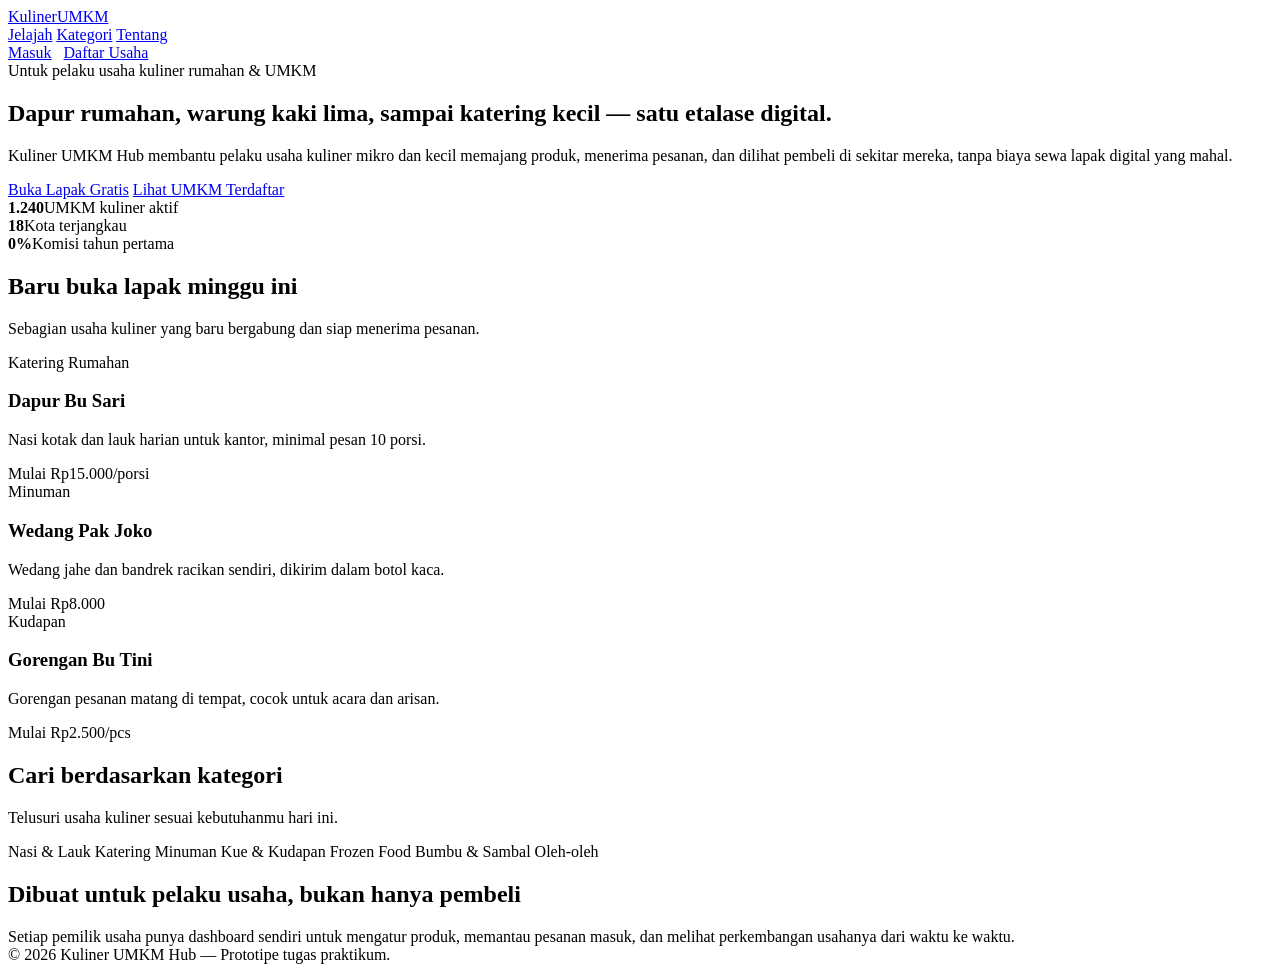
==== Kuliner Umkm Hub/index.html @ f2586e6a "first commit" ====
<!DOCTYPE html>
<html lang="id">
<head>
<meta charset="UTF-8">
<meta name="viewport" content="width=device-width, initial-scale=1">
<title>Kuliner UMKM Hub</title>
<link rel="preconnect" href="https://fonts.googleapis.com">
<link href="https://fonts.googleapis.com/css2?family=Space+Grotesk:wght@400;500;600;700&family=JetBrains+Mono:wght@400;500;600&display=swap" rel="stylesheet">
<link rel="stylesheet" href="style.css">
</head>
<body>

<header class="nav">
  <div class="wrap">
    <a href="index.html" class="brand">Kuliner<span>UMKM</span></a>
    <nav class="nav-links">
      <a href="#jelajah">Jelajah</a>
      <a href="#kategori">Kategori</a>
      <a href="#tentang">Tentang</a>
    </nav>
    <div style="display:flex;gap:12px">
      <a href="login.html" class="btn btn-ghost">Masuk</a>
      <a href="register.html" class="btn btn-solid">Daftar Usaha</a>
    </div>
  </div>
</header>

<section class="hero">
  <div class="wrap">
    <div class="eyebrow">Untuk pelaku usaha kuliner rumahan &amp; UMKM</div>
    <h1>Dapur rumahan, warung kaki lima, sampai katering kecil — <span class="grad-text">satu etalase digital.</span></h1>
    <p>Kuliner UMKM Hub membantu pelaku usaha kuliner mikro dan kecil memajang produk, menerima pesanan, dan dilihat pembeli di sekitar mereka, tanpa biaya sewa lapak digital yang mahal.</p>
    <div class="hero-actions">
      <a href="register.html" class="btn btn-solid">Buka Lapak Gratis</a>
      <a href="#jelajah" class="btn btn-ghost">Lihat UMKM Terdaftar</a>
    </div>
    <div class="stat-row">
      <div class="stat"><b>1.240</b><span>UMKM kuliner aktif</span></div>
      <div class="stat"><b>18</b><span>Kota terjangkau</span></div>
      <div class="stat"><b>0%</b><span>Komisi tahun pertama</span></div>
    </div>
  </div>
</section>

<section class="section" id="jelajah">
  <div class="wrap">
    <h2>Baru buka lapak minggu ini</h2>
    <p class="lead">Sebagian usaha kuliner yang baru bergabung dan siap menerima pesanan.</p>
    <div class="stall-grid">
      <div class="stall">
        <div class="tag">Katering Rumahan</div>
        <h3>Dapur Bu Sari</h3>
        <p>Nasi kotak dan lauk harian untuk kantor, minimal pesan 10 porsi.</p>
        <div class="price">Mulai Rp15.000/porsi</div>
      </div>
      <div class="stall">
        <div class="tag">Minuman</div>
        <h3>Wedang Pak Joko</h3>
        <p>Wedang jahe dan bandrek racikan sendiri, dikirim dalam botol kaca.</p>
        <div class="price">Mulai Rp8.000</div>
      </div>
      <div class="stall">
        <div class="tag">Kudapan</div>
        <h3>Gorengan Bu Tini</h3>
        <p>Gorengan pesanan matang di tempat, cocok untuk acara dan arisan.</p>
        <div class="price">Mulai Rp2.500/pcs</div>
      </div>
    </div>
  </div>
</section>

<section class="section" id="kategori">
  <div class="wrap">
    <h2>Cari berdasarkan kategori</h2>
    <p class="lead">Telusuri usaha kuliner sesuai kebutuhanmu hari ini.</p>
    <div class="cat-list">
      <span>Nasi &amp; Lauk</span>
      <span>Katering</span>
      <span>Minuman</span>
      <span>Kue &amp; Kudapan</span>
      <span>Frozen Food</span>
      <span>Bumbu &amp; Sambal</span>
      <span>Oleh-oleh</span>
    </div>
  </div>
</section>

<section class="section" id="tentang" style="border-bottom:none">
  <div class="wrap">
    <h2>Dibuat untuk pelaku usaha, bukan hanya pembeli</h2>
    <p class="lead" style="margin-bottom:0">Setiap pemilik usaha punya dashboard sendiri untuk mengatur produk, memantau pesanan masuk, dan melihat perkembangan usahanya dari waktu ke waktu.</p>
  </div>
</section>

<footer>
  <div class="wrap">© 2026 Kuliner UMKM Hub — Prototipe tugas praktikum.</div>
</footer>

</body>
</html>
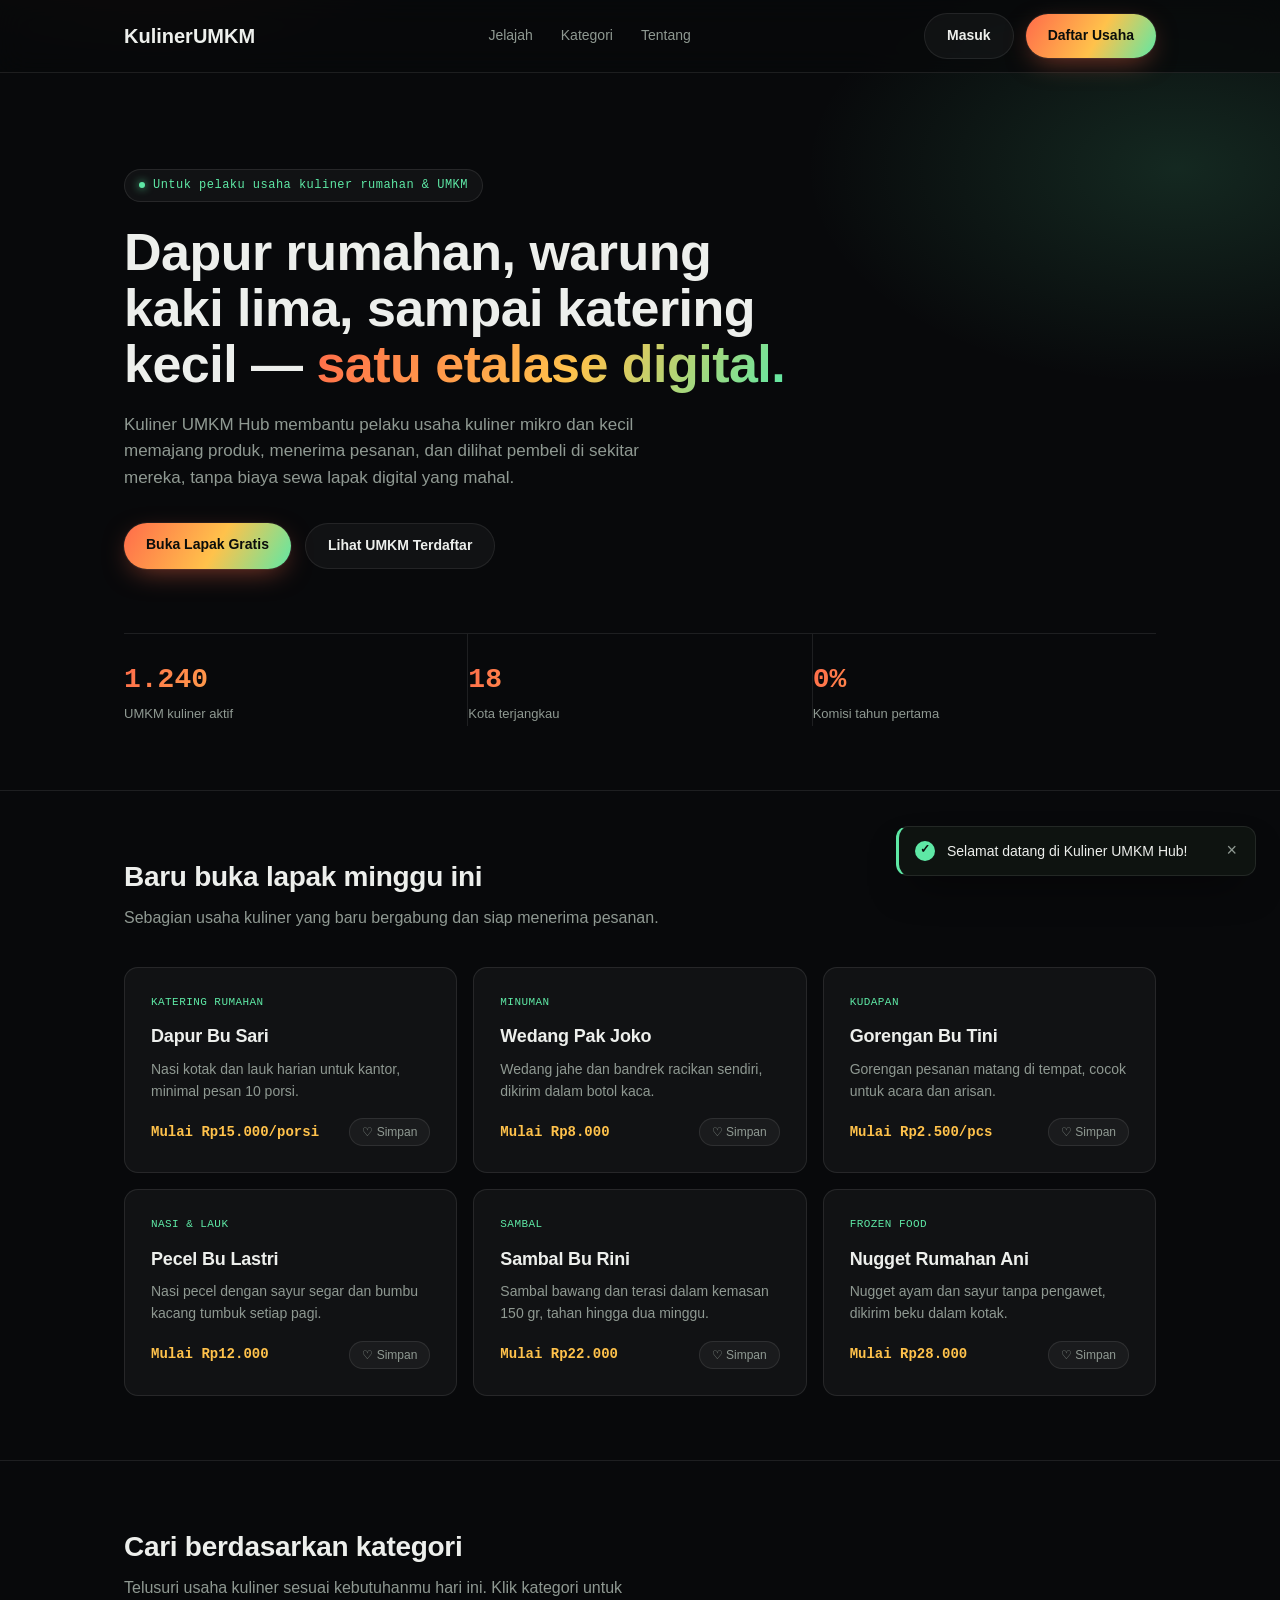
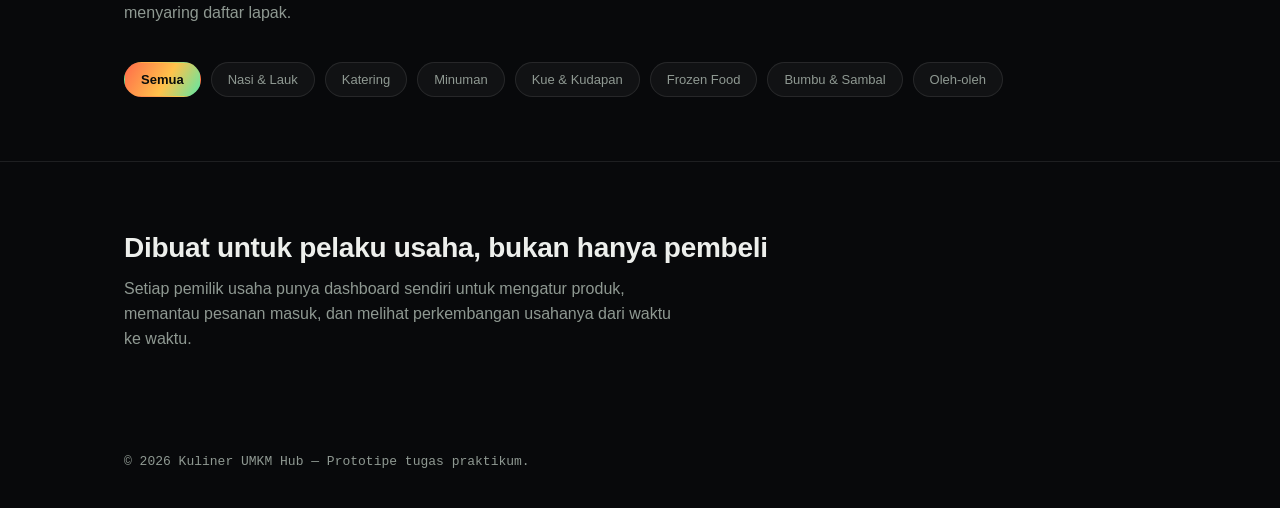
==== commit 914de2ea: "BAB 3 JS : Terapkan manipulasi DOM dan toast pada landing page" ====
--- a/Kuliner Umkm Hub/index.html
+++ b/Kuliner Umkm Hub/index.html
@@ -7,6 +7,103 @@
 <link rel="preconnect" href="https://fonts.googleapis.com">
 <link href="https://fonts.googleapis.com/css2?family=Space+Grotesk:wght@400;500;600;700&family=JetBrains+Mono:wght@400;500;600&display=swap" rel="stylesheet">
 <link rel="stylesheet" href="style.css">
+<style>
+/* Pelengkap agar halaman ini berdiri sendiri di atas style.css bawaan */
+button.btn{font-family:inherit;cursor:pointer}
+.btn-sm{padding:6px 14px;font-size:12px}
+
+/* ===== BAB 3: DOM landing page + Toast ===== */
+[hidden]{display:none!important}
+
+/* Navbar berubah saat halaman di-scroll (class .scrolled ditambah lewat JS) */
+.nav{transition:box-shadow .2s ease,background .2s ease}
+.nav.scrolled{background:rgba(8,9,11,.92);box-shadow:0 12px 30px -18px rgba(0,0,0,.9)}
+.fav-badge{
+  font-family:'JetBrains Mono',monospace;font-size:13px;
+  color:var(--chili);background:rgba(255,107,74,.1);
+  border:1px solid rgba(255,107,74,.3);
+  padding:6px 12px;border-radius:999px;
+}
+
+/* Chip kategori (tombol) */
+.cat-list button{
+  border:1px solid var(--line);background:var(--glass);
+  padding:9px 16px;border-radius:999px;
+  font-size:13px;font-family:inherit;color:var(--ink-soft);
+  cursor:pointer;transition:background .15s ease,color .15s ease;
+}
+.cat-list button:hover{background:var(--glass-hi);color:var(--ink)}
+.cat-list button.active{background:var(--grad);border-color:transparent;color:#0A0D0B;font-weight:600}
+.cat-list button:focus-visible,.fav:focus-visible,.toast button:focus-visible{outline:2px solid var(--leaf);outline-offset:2px}
+
+/* Info filter dan kartu lapak */
+.filter-info{
+  display:flex;align-items:center;gap:14px;flex-wrap:wrap;
+  margin-bottom:18px;font-size:14px;color:var(--ink-soft);
+}
+.stall-foot{display:flex;align-items:center;justify-content:space-between;gap:10px}
+.stall-foot .price{font-size:14px}
+.stall-foot .fav{flex:none}
+.fav{
+  border:1px solid var(--line);background:var(--glass);color:var(--ink-soft);
+  padding:6px 12px;border-radius:999px;
+  font-size:12px;font-family:inherit;cursor:pointer;
+  transition:background .15s ease,color .15s ease,border-color .15s ease;
+}
+.fav:hover{background:var(--glass-hi);color:var(--ink)}
+.fav.active{color:var(--chili);border-color:rgba(255,107,74,.45);background:rgba(255,107,74,.1)}
+.empty-state{grid-column:1/-1;text-align:center;color:var(--ink-soft);padding:40px 0}
+
+/* Toast / Snackbar */
+.toast-wrap{
+  position:fixed;right:24px;bottom:24px;z-index:100;
+  display:flex;flex-direction:column;gap:10px;
+  width:min(360px,calc(100% - 32px));
+  pointer-events:none;
+}
+.toast{
+  pointer-events:auto;
+  display:flex;align-items:flex-start;gap:12px;
+  padding:14px 16px;
+  background:var(--bg-2);color:var(--ink);
+  border:1px solid var(--line);border-left:3px solid var(--turmeric);
+  border-radius:12px;
+  box-shadow:0 18px 40px -16px rgba(0,0,0,.8);
+  font-size:14px;
+  animation:toast-in .22s ease-out;
+}
+.toast-icon{
+  flex:none;width:20px;height:20px;border-radius:50%;
+  display:flex;align-items:center;justify-content:center;
+  font-family:'JetBrains Mono',monospace;font-size:12px;font-weight:600;
+  color:#0A0D0B;background:var(--turmeric);
+}
+.toast-success{border-left-color:var(--leaf)}
+.toast-success .toast-icon{background:var(--leaf)}
+.toast-error{border-left-color:var(--chili)}
+.toast-error .toast-icon{background:var(--chili)}
+.toast-msg{flex:1;line-height:1.45}
+.toast-action,.toast-close{
+  background:none;border:none;font-family:inherit;cursor:pointer;
+}
+.toast-action{color:var(--leaf);font-weight:600;font-size:13px;padding:0 4px}
+.toast-close{color:var(--ink-soft);font-size:18px;line-height:1;padding:0 2px}
+.toast-close:hover{color:var(--ink)}
+.toast.out{animation:toast-out .2s ease-in forwards}
+@keyframes toast-in{from{opacity:0;transform:translateY(12px)}to{opacity:1;transform:none}}
+@keyframes toast-out{to{opacity:0;transform:translateY(8px)}}
+@media (prefers-reduced-motion:reduce){.toast,.toast.out{animation:none}}
+@media(max-width:640px){.nav-links{display:none}}
+@media(max-width:520px){
+  .nav .wrap{padding:0 16px;gap:8px}
+  .nav .wrap>div{gap:8px!important}
+  .nav .brand{font-size:17px}
+  .nav .btn{padding:8px 12px;font-size:12.5px;white-space:nowrap}
+  .fav-badge{padding:5px 9px;font-size:12px}
+}
+@media(max-width:360px){.fav-badge{display:none}.nav .brand{font-size:16px}}
+@media(max-width:480px){.toast-wrap{right:16px;left:16px;bottom:16px;width:auto}}
+</style>
 </head>
 <body>
 
@@ -18,7 +115,8 @@
       <a href="#kategori">Kategori</a>
       <a href="#tentang">Tentang</a>
     </nav>
-    <div style="display:flex;gap:12px">
+    <div style="display:flex;gap:12px;align-items:center">
+      <span class="fav-badge" id="favBadge" title="Lapak favorit" hidden>♥ <b id="favCount">0</b></span>
       <a href="login.html" class="btn btn-ghost">Masuk</a>
       <a href="register.html" class="btn btn-solid">Daftar Usaha</a>
     </div>
@@ -35,9 +133,9 @@
       <a href="#jelajah" class="btn btn-ghost">Lihat UMKM Terdaftar</a>
     </div>
     <div class="stat-row">
-      <div class="stat"><b>1.240</b><span>UMKM kuliner aktif</span></div>
-      <div class="stat"><b>18</b><span>Kota terjangkau</span></div>
-      <div class="stat"><b>0%</b><span>Komisi tahun pertama</span></div>
+      <div class="stat"><b data-target="1240">1.240</b><span>UMKM kuliner aktif</span></div>
+      <div class="stat"><b data-target="18">18</b><span>Kota terjangkau</span></div>
+      <div class="stat"><b data-target="0" data-suffix="%">0%</b><span>Komisi tahun pertama</span></div>
     </div>
   </div>
 </section>
@@ -46,25 +144,12 @@
   <div class="wrap">
     <h2>Baru buka lapak minggu ini</h2>
     <p class="lead">Sebagian usaha kuliner yang baru bergabung dan siap menerima pesanan.</p>
-    <div class="stall-grid">
-      <div class="stall">
-        <div class="tag">Katering Rumahan</div>
-        <h3>Dapur Bu Sari</h3>
-        <p>Nasi kotak dan lauk harian untuk kantor, minimal pesan 10 porsi.</p>
-        <div class="price">Mulai Rp15.000/porsi</div>
-      </div>
-      <div class="stall">
-        <div class="tag">Minuman</div>
-        <h3>Wedang Pak Joko</h3>
-        <p>Wedang jahe dan bandrek racikan sendiri, dikirim dalam botol kaca.</p>
-        <div class="price">Mulai Rp8.000</div>
-      </div>
-      <div class="stall">
-        <div class="tag">Kudapan</div>
-        <h3>Gorengan Bu Tini</h3>
-        <p>Gorengan pesanan matang di tempat, cocok untuk acara dan arisan.</p>
-        <div class="price">Mulai Rp2.500/pcs</div>
-      </div>
+    <div class="filter-info" id="filterInfo" hidden>
+      <span id="filterText"></span>
+      <button type="button" class="btn btn-ghost btn-sm" id="btnResetFilter">Tampilkan semua</button>
+    </div>
+    <div class="stall-grid" id="stallGrid">
+      <noscript><p class="lead">Aktifkan JavaScript untuk melihat daftar lapak.</p></noscript>
     </div>
   </div>
 </section>
@@ -72,15 +157,16 @@
 <section class="section" id="kategori">
   <div class="wrap">
     <h2>Cari berdasarkan kategori</h2>
-    <p class="lead">Telusuri usaha kuliner sesuai kebutuhanmu hari ini.</p>
-    <div class="cat-list">
-      <span>Nasi &amp; Lauk</span>
-      <span>Katering</span>
-      <span>Minuman</span>
-      <span>Kue &amp; Kudapan</span>
-      <span>Frozen Food</span>
-      <span>Bumbu &amp; Sambal</span>
-      <span>Oleh-oleh</span>
+    <p class="lead">Telusuri usaha kuliner sesuai kebutuhanmu hari ini. Klik kategori untuk menyaring daftar lapak.</p>
+    <div class="cat-list" id="catList">
+      <button type="button" class="active" data-kategori="" aria-pressed="true">Semua</button>
+      <button type="button" data-kategori="Nasi &amp; Lauk" aria-pressed="false">Nasi &amp; Lauk</button>
+      <button type="button" data-kategori="Katering" aria-pressed="false">Katering</button>
+      <button type="button" data-kategori="Minuman" aria-pressed="false">Minuman</button>
+      <button type="button" data-kategori="Kue &amp; Kudapan" aria-pressed="false">Kue &amp; Kudapan</button>
+      <button type="button" data-kategori="Frozen Food" aria-pressed="false">Frozen Food</button>
+      <button type="button" data-kategori="Bumbu &amp; Sambal" aria-pressed="false">Bumbu &amp; Sambal</button>
+      <button type="button" data-kategori="Oleh-oleh" aria-pressed="false">Oleh-oleh</button>
     </div>
   </div>
 </section>
@@ -96,5 +182,309 @@
   <div class="wrap">© 2026 Kuliner UMKM Hub — Prototipe tugas praktikum.</div>
 </footer>
 
+<script>
+/* Toast / Snackbar — JavaScript murni
+   Pemakaian:
+     showToast('Pesan berhasil disimpan', 'success');
+     showToast('Terjadi kesalahan', { type: 'error', duration: 5000 });
+     showToast('Item dihapus', { type: 'info', action: { label: 'Urungkan', onClick: function () { ... } } });
+   type: 'success' | 'error' | 'info' (default 'info'). duration dalam ms (0 = tidak hilang otomatis). */
+(function (global) {
+  'use strict';
+
+  var MAX_TOAST = 3;
+  var ICON = { success: '✓', error: '✕', info: 'i' };
+  var wrap = null;
+
+  function ensureWrap() {
+    if (wrap && document.body.contains(wrap)) return wrap;
+    wrap = document.createElement('div');
+    wrap.className = 'toast-wrap';
+    wrap.setAttribute('role', 'status');
+    wrap.setAttribute('aria-live', 'polite');
+    document.body.appendChild(wrap);
+    return wrap;
+  }
+
+  function dismiss(t) {
+    if (!t || t._gone) return;
+    t._gone = true;
+    clearTimeout(t._timer);
+    t.classList.add('out');
+    function done() { if (t.parentNode) t.parentNode.removeChild(t); }
+    t.addEventListener('animationend', done);
+    setTimeout(done, 350);   // cadangan bila animasi dimatikan
+  }
+
+  function showToast(message, opts) {
+    if (typeof opts === 'string') opts = { type: opts };
+    opts = opts || {};
+    var type = ICON[opts.type] ? opts.type : 'info';
+    var duration = typeof opts.duration === 'number' ? opts.duration : 3500;
+
+    var container = ensureWrap();
+    while (container.children.length >= MAX_TOAST) {
+      container.removeChild(container.firstChild);   // buang yang paling lama
+    }
+
+    var t = document.createElement('div');
+    t.className = 'toast toast-' + type;
+    if (type === 'error') t.setAttribute('role', 'alert');
+
+    var icon = document.createElement('span');
+    icon.className = 'toast-icon';
+    icon.setAttribute('aria-hidden', 'true');
+    icon.textContent = ICON[type];
+
+    var msg = document.createElement('span');
+    msg.className = 'toast-msg';
+    msg.textContent = message;          // textContent: aman dari HTML injection
+
+    t.appendChild(icon);
+    t.appendChild(msg);
+
+    if (opts.action && opts.action.label) {
+      var act = document.createElement('button');
+      act.type = 'button';
+      act.className = 'toast-action';
+      act.textContent = opts.action.label;
+      act.addEventListener('click', function () {
+        if (typeof opts.action.onClick === 'function') opts.action.onClick();
+        dismiss(t);
+      });
+      t.appendChild(act);
+    }
+
+    var close = document.createElement('button');
+    close.type = 'button';
+    close.className = 'toast-close';
+    close.setAttribute('aria-label', 'Tutup notifikasi');
+    close.textContent = '×';
+    close.addEventListener('click', function () { dismiss(t); });
+    t.appendChild(close);
+
+    container.appendChild(t);
+
+    function start() { if (duration > 0) t._timer = setTimeout(function () { dismiss(t); }, duration); }
+    t.addEventListener('mouseenter', function () { clearTimeout(t._timer); });   // jeda saat disorot
+    t.addEventListener('mouseleave', start);
+    start();
+
+    return t;
+  }
+
+  global.showToast = showToast;
+})(window);
+</script>
+<script>
+/* Manipulasi DOM pada Landing Page (index.html) — JavaScript murni
+   1. Membuat kartu lapak secara dinamis (createElement, appendChild)
+   2. Menyaring lapak berdasarkan kategori (classList, hidden, textContent)
+   3. Menganimasikan angka statistik (textContent, IntersectionObserver)
+   4. Menyimpan lapak favorit + badge di navbar (toggle class, atribut, textContent)
+   5. Navbar berubah saat di-scroll (classList.toggle) */
+(function () {
+  'use strict';
+
+  var STALLS = [
+    { id: 'l1', nama: 'Dapur Bu Sari',     kategori: 'Katering',       tag: 'Katering Rumahan', desk: 'Nasi kotak dan lauk harian untuk kantor, minimal pesan 10 porsi.',          harga: 'Mulai Rp15.000/porsi' },
+    { id: 'l2', nama: 'Wedang Pak Joko',   kategori: 'Minuman',        tag: 'Minuman',          desk: 'Wedang jahe dan bandrek racikan sendiri, dikirim dalam botol kaca.',        harga: 'Mulai Rp8.000' },
+    { id: 'l3', nama: 'Gorengan Bu Tini',  kategori: 'Kue & Kudapan',  tag: 'Kudapan',          desk: 'Gorengan pesanan matang di tempat, cocok untuk acara dan arisan.',          harga: 'Mulai Rp2.500/pcs' },
+    { id: 'l4', nama: 'Pecel Bu Lastri',   kategori: 'Nasi & Lauk',    tag: 'Nasi & Lauk',      desk: 'Nasi pecel dengan sayur segar dan bumbu kacang tumbuk setiap pagi.',        harga: 'Mulai Rp12.000' },
+    { id: 'l5', nama: 'Sambal Bu Rini',    kategori: 'Bumbu & Sambal', tag: 'Sambal',           desk: 'Sambal bawang dan terasi dalam kemasan 150 gr, tahan hingga dua minggu.',   harga: 'Mulai Rp22.000' },
+    { id: 'l6', nama: 'Nugget Rumahan Ani', kategori: 'Frozen Food',   tag: 'Frozen Food',      desk: 'Nugget ayam dan sayur tanpa pengawet, dikirim beku dalam kotak.',           harga: 'Mulai Rp28.000' }
+  ];
+
+  var FAV_KEY = 'umkm_favorit';
+  var reduceMotion = window.matchMedia && window.matchMedia('(prefers-reduced-motion: reduce)').matches;
+
+  function $(sel) { return document.querySelector(sel); }
+  function el(tag, cls, text) {
+    var n = document.createElement(tag);
+    if (cls) n.className = cls;
+    if (text !== undefined) n.textContent = text;
+    return n;
+  }
+  function toast(msg, opts) { if (window.showToast) window.showToast(msg, opts); }
+
+  /* ---------- Favorit (disimpan di localStorage) ---------- */
+  function loadFav() {
+    try {
+      var r = JSON.parse(localStorage.getItem(FAV_KEY));
+      if (Array.isArray(r)) return r;
+    } catch (e) { /* abaikan */ }
+    return [];
+  }
+  function saveFav() {
+    try { localStorage.setItem(FAV_KEY, JSON.stringify(favs)); } catch (e) { /* abaikan */ }
+  }
+
+  var favs = loadFav();
+  var kategoriAktif = '';
+
+  var grid = $('#stallGrid');
+  var filterInfo = $('#filterInfo');
+  var filterText = $('#filterText');
+  var emptyState = null;
+
+  /* ---------- DOM 1: buat kartu lapak ---------- */
+  function buatKartu(s) {
+    var card = el('article', 'stall');
+    card.dataset.id = s.id;
+    card.dataset.kategori = s.kategori;
+
+    card.appendChild(el('div', 'tag', s.tag));
+    card.appendChild(el('h3', '', s.nama));
+    card.appendChild(el('p', '', s.desk));
+
+    var foot = el('div', 'stall-foot');
+    foot.appendChild(el('div', 'price', s.harga));
+    var btn = el('button', 'fav');
+    btn.type = 'button';
+    foot.appendChild(btn);
+    card.appendChild(foot);
+
+    gayaFav(btn, s.nama, favs.indexOf(s.id) > -1);
+    return card;
+  }
+
+  function gayaFav(btn, nama, on) {
+    btn.classList.toggle('active', on);
+    btn.setAttribute('aria-pressed', String(on));
+    btn.setAttribute('aria-label', (on ? 'Hapus dari favorit: ' : 'Simpan ke favorit: ') + nama);
+    btn.textContent = on ? '♥ Tersimpan' : '♡ Simpan';
+  }
+
+  function renderLapak() {
+    grid.textContent = '';
+    STALLS.forEach(function (s) { grid.appendChild(buatKartu(s)); });
+    emptyState = el('p', 'empty-state', 'Belum ada lapak di kategori ini. Jadilah yang pertama membuka lapak!');
+    emptyState.hidden = true;
+    grid.appendChild(emptyState);
+  }
+
+  /* ---------- DOM 4: favorit + badge navbar ---------- */
+  function updateBadge() {
+    var badge = $('#favBadge');
+    if (!badge) return;
+    badge.hidden = favs.length === 0;
+    $('#favCount').textContent = favs.length;
+  }
+
+  function setFav(id, on) {
+    var i = favs.indexOf(id);
+    if (on && i === -1) favs.push(id);
+    if (!on && i > -1) favs.splice(i, 1);
+    saveFav();
+    var card = grid.querySelector('[data-id="' + id + '"]');
+    var s = STALLS.filter(function (x) { return x.id === id; })[0];
+    if (card && s) gayaFav(card.querySelector('.fav'), s.nama, on);
+    updateBadge();
+  }
+
+  grid.addEventListener('click', function (e) {
+    var btn = e.target.closest('.fav');
+    if (!btn) return;
+    var id = btn.closest('.stall').dataset.id;
+    var s = STALLS.filter(function (x) { return x.id === id; })[0];
+    var jadi = favs.indexOf(id) === -1;
+    setFav(id, jadi);
+    if (jadi) {
+      toast(s.nama + ' disimpan ke favorit', 'success');
+    } else {
+      toast(s.nama + ' dihapus dari favorit', {
+        type: 'info',
+        action: { label: 'Urungkan', onClick: function () { setFav(id, true); } }
+      });
+    }
+  });
+
+  /* ---------- DOM 2: filter kategori ---------- */
+  function terapkanFilter() {
+    var chips = document.querySelectorAll('#catList button');
+    var jumlah = 0;
+
+    chips.forEach(function (c) {
+      var aktif = c.dataset.kategori === kategoriAktif;
+      c.classList.toggle('active', aktif);
+      c.setAttribute('aria-pressed', String(aktif));
+    });
+
+    grid.querySelectorAll('.stall').forEach(function (card) {
+      var tampil = !kategoriAktif || card.dataset.kategori === kategoriAktif;
+      card.hidden = !tampil;
+      if (tampil) jumlah++;
+    });
+
+    emptyState.hidden = jumlah > 0;
+    filterInfo.hidden = !kategoriAktif;
+    filterText.textContent = 'Menampilkan ' + jumlah + ' lapak kategori ' + kategoriAktif;
+
+    if (kategoriAktif && jumlah === 0) {
+      toast('Belum ada lapak di kategori ' + kategoriAktif, 'info');
+    }
+  }
+
+  $('#catList').addEventListener('click', function (e) {
+    var btn = e.target.closest('button[data-kategori]');
+    if (!btn) return;
+    kategoriAktif = btn.dataset.kategori;
+    terapkanFilter();
+    if (kategoriAktif) {
+      $('#jelajah').scrollIntoView({ behavior: reduceMotion ? 'auto' : 'smooth', block: 'start' });
+    }
+  });
+
+  $('#btnResetFilter').addEventListener('click', function () {
+    kategoriAktif = '';
+    terapkanFilter();
+  });
+
+  /* ---------- DOM 3: animasi angka statistik ---------- */
+  function format(n, b) { return n.toLocaleString('id-ID') + (b.dataset.suffix || ''); }
+
+  function hitung(b) {
+    var target = Number(b.dataset.target);
+    var mulai = null, durasi = 1200;
+    function langkah(ts) {
+      if (mulai === null) mulai = ts;
+      var p = Math.min((ts - mulai) / durasi, 1);
+      b.textContent = format(Math.round(target * (1 - Math.pow(1 - p, 3))), b);
+      if (p < 1) requestAnimationFrame(langkah);
+    }
+    requestAnimationFrame(langkah);
+  }
+
+  var angka = document.querySelectorAll('.stat b[data-target]');
+  if (angka.length && 'IntersectionObserver' in window && !reduceMotion) {
+    var io = new IntersectionObserver(function (entries) {
+      entries.forEach(function (en) {
+        if (en.isIntersecting) { hitung(en.target); io.unobserve(en.target); }
+      });
+    }, { threshold: 0.5 });
+    angka.forEach(function (b) { b.textContent = format(0, b); io.observe(b); });
+  }
+  // Tanpa IntersectionObserver / reduced motion: angka tetap tampil sesuai HTML.
+
+  /* ---------- DOM 5: navbar saat scroll ---------- */
+  var nav = $('.nav');
+  function saatScroll() { nav.classList.toggle('scrolled', window.scrollY > 8); }
+  window.addEventListener('scroll', saatScroll, { passive: true });
+  saatScroll();
+
+  /* ---------- Mulai ---------- */
+  renderLapak();
+  terapkanFilter();
+  updateBadge();
+
+  // Toast sambutan, sekali per sesi browser
+  try {
+    if (!sessionStorage.getItem('umkm_welcome')) {
+      sessionStorage.setItem('umkm_welcome', '1');
+      setTimeout(function () { toast('Selamat datang di Kuliner UMKM Hub!', 'success'); }, 600);
+    }
+  } catch (e) { /* sessionStorage diblokir: lewati */ }
+})();
+</script>
 </body>
-</html>
+</html>
--- a/Kuliner Umkm Hub/style.css
+++ b/Kuliner Umkm Hub/style.css
@@ -0,0 +1,293 @@
+:root{
+  --bg:#08090B;
+  --bg-2:#0E1310;
+  --glass:rgba(255,255,255,0.04);
+  --glass-hi:rgba(255,255,255,0.08);
+  --ink:#EDEFEC;
+  --ink-soft:#8F9992;
+  --chili:#FF6B4A;
+  --leaf:#5EE8A5;
+  --turmeric:#FFC24B;
+  --line:rgba(255,255,255,0.09);
+  --radius:14px;
+  --grad:linear-gradient(120deg,var(--chili),var(--turmeric) 55%,var(--leaf));
+}
+*{box-sizing:border-box;margin:0;padding:0}
+html{background:var(--bg)}
+body{
+  background:
+    radial-gradient(560px 320px at 12% -6%, rgba(255,107,74,.16), transparent 60%),
+    radial-gradient(620px 360px at 92% 8%, rgba(94,232,165,.14), transparent 60%),
+    var(--bg);
+  color:var(--ink);
+  font-family:'Space Grotesk',Arial,sans-serif;
+  line-height:1.55;
+}
+h1,h2,h3{font-weight:600;letter-spacing:-0.01em}
+.brand{font-family:'Space Grotesk',sans-serif;font-weight:700}
+a{color:inherit;text-decoration:none}
+.wrap{max-width:1080px;margin:0 auto;padding:0 24px}
+
+.grad-text{
+  background:var(--grad);
+  -webkit-background-clip:text;
+  background-clip:text;
+  color:transparent;
+}
+
+/* Nav */
+.nav{
+  position:sticky;top:0;z-index:10;
+  border-bottom:1px solid var(--line);
+  background:rgba(8,9,11,.72);
+  backdrop-filter:blur(14px);
+}
+.nav .wrap{display:flex;align-items:center;justify-content:space-between;height:72px}
+.brand{font-size:20px}
+.nav-links{display:flex;gap:28px;font-size:14px;color:var(--ink-soft)}
+.nav-links a:hover{color:var(--ink)}
+.btn{
+  display:inline-block;
+  padding:11px 22px;
+  border-radius:999px;
+  font-size:14px;
+  font-weight:600;
+  border:1px solid var(--glass-hi);
+  transition:transform .15s ease, box-shadow .15s ease;
+}
+.btn:hover{transform:translateY(-1px)}
+.btn-solid{
+  background:var(--grad);
+  border:none;color:#0A0D0B;
+  box-shadow:0 0 0 1px rgba(255,255,255,.06), 0 8px 28px -8px rgba(255,107,74,.55);
+}
+.btn-solid:hover{box-shadow:0 0 0 1px rgba(255,255,255,.1), 0 10px 34px -6px rgba(94,232,165,.55)}
+.btn-ghost{background:var(--glass);color:var(--ink)}
+.btn-ghost:hover{background:var(--glass-hi)}
+
+/* Hero */
+.hero{border-bottom:1px solid var(--line);padding:96px 0 64px}
+.hero .eyebrow{
+  display:inline-flex;align-items:center;gap:8px;
+  font-family:'JetBrains Mono',monospace;font-size:12px;letter-spacing:.04em;
+  color:var(--leaf);background:var(--glass);border:1px solid var(--line);
+  padding:6px 14px;border-radius:999px;margin-bottom:22px;
+}
+.eyebrow::before{content:'';width:6px;height:6px;border-radius:50%;background:var(--leaf);box-shadow:0 0 8px var(--leaf)}
+.hero h1{font-size:52px;line-height:1.08;max-width:680px;margin-bottom:20px}
+.hero p{max-width:520px;color:var(--ink-soft);font-size:17px;margin-bottom:32px}
+.hero-actions{display:flex;gap:14px}
+.stat-row{display:flex;gap:0;margin-top:64px;border-top:1px solid var(--line);padding-top:0}
+.stat{flex:1;padding:24px 24px 0 0;border-right:1px solid var(--line)}
+.stat:last-child{border-right:none}
+.stat b{display:block;font-family:'JetBrains Mono',monospace;font-size:28px;background:var(--grad);-webkit-background-clip:text;background-clip:text;color:transparent}
+.stat span{font-size:13px;color:var(--ink-soft)}
+
+/* Sections */
+.section{padding:64px 0;border-bottom:1px solid var(--line)}
+.section h2{font-size:28px;margin-bottom:8px}
+.section .lead{color:var(--ink-soft);margin-bottom:36px;max-width:560px}
+
+.stall-grid{display:grid;grid-template-columns:repeat(3,1fr);gap:16px}
+.stall{
+  background:var(--glass);
+  border:1px solid var(--line);
+  border-radius:var(--radius);
+  padding:26px;
+  transition:transform .18s ease, border-color .18s ease, box-shadow .18s ease;
+}
+.stall:hover{transform:translateY(-3px);border-color:var(--glass-hi);box-shadow:0 16px 40px -20px rgba(94,232,165,.35)}
+.stall .tag{font-family:'JetBrains Mono',monospace;font-size:11px;color:var(--leaf);margin-bottom:12px;text-transform:uppercase;letter-spacing:.04em}
+.stall h3{font-size:18px;margin-bottom:8px}
+.stall p{color:var(--ink-soft);font-size:14px;margin-bottom:16px}
+.stall .price{font-family:'JetBrains Mono',monospace;font-weight:600;color:var(--turmeric)}
+
+.cat-list{display:flex;flex-wrap:wrap;gap:10px}
+.cat-list span{
+  border:1px solid var(--line);
+  background:var(--glass);
+  padding:9px 16px;
+  border-radius:999px;
+  font-size:13px;
+  color:var(--ink-soft);
+}
+
+footer{padding:36px 0;font-size:13px;color:var(--ink-soft);font-family:'JetBrains Mono',monospace}
+
+/* Auth pages */
+.auth-shell{min-height:100vh;display:flex}
+.auth-side{
+  flex:1;position:relative;overflow:hidden;
+  background:var(--bg-2);
+  padding:56px;
+  display:flex;flex-direction:column;justify-content:space-between;
+  border-right:1px solid var(--line);
+}
+.auth-side::before{
+  content:'';position:absolute;inset:-40% -20% auto auto;width:520px;height:520px;
+  background:radial-gradient(circle, rgba(94,232,165,.22), transparent 65%);
+}
+.auth-side::after{
+  content:'';position:absolute;left:-15%;bottom:-25%;width:460px;height:460px;
+  background:radial-gradient(circle, rgba(255,107,74,.22), transparent 65%);
+}
+.auth-side h2{font-size:32px;max-width:360px;line-height:1.2;position:relative}
+.auth-side p{color:var(--ink-soft);max-width:340px;margin-top:16px;font-size:15px;position:relative}
+.auth-main{flex:1;display:flex;align-items:center;justify-content:center;padding:40px}
+.auth-card{width:100%;max-width:380px}
+.auth-card .brand{display:block;margin-bottom:36px;font-size:19px}
+.auth-card h1{font-size:26px;margin-bottom:6px}
+.auth-card .sub{color:var(--ink-soft);font-size:14px;margin-bottom:32px}
+.field{margin-bottom:18px}
+.field label{display:block;font-size:12px;font-weight:600;margin-bottom:7px;color:var(--ink-soft);font-family:'JetBrains Mono',monospace;text-transform:uppercase;letter-spacing:.03em}
+.field input,.field select{
+  width:100%;padding:12px 14px;
+  border:1px solid var(--line);
+  border-radius:10px;
+  background:var(--glass);
+  color:var(--ink);
+  font-size:15px;font-family:inherit;
+}
+.field input::placeholder{color:#5C6660}
+.field input:focus,.field select:focus{outline:none;border-color:var(--leaf);box-shadow:0 0 0 3px rgba(94,232,165,.15)}
+.btn-block{width:100%;text-align:center;margin-top:8px}
+.auth-foot{margin-top:24px;font-size:14px;color:var(--ink-soft)}
+.auth-foot a{color:var(--leaf);font-weight:600}
+
+/* Dashboard */
+.dash{display:flex;min-height:100vh}
+.side{width:224px;background:var(--bg-2);border-right:1px solid var(--line);padding:28px 18px}
+.side .brand{display:block;font-size:18px;margin-bottom:36px;padding-left:6px}
+.side nav a{display:block;padding:11px 12px;border-radius:10px;font-size:14px;margin-bottom:4px;color:var(--ink-soft)}
+.side nav a.active{background:var(--glass);color:var(--ink);border:1px solid var(--line)}
+.side nav a:hover{color:var(--ink)}
+.main{flex:1;padding:36px 40px}
+.dash-head{display:flex;justify-content:space-between;align-items:flex-end;margin-bottom:32px}
+.dash-head h1{font-size:24px}
+.dash-head p{color:var(--ink-soft);font-size:14px;margin-top:4px}
+.kpis{display:grid;grid-template-columns:repeat(4,1fr);gap:14px;margin-bottom:36px}
+.kpi{background:var(--glass);border:1px solid var(--line);border-radius:var(--radius);padding:22px}
+.kpi span{font-size:12px;color:var(--ink-soft);font-family:'JetBrains Mono',monospace;text-transform:uppercase;letter-spacing:.03em}
+.kpi b{display:block;font-family:'JetBrains Mono',monospace;font-size:24px;margin-top:8px;background:var(--grad);-webkit-background-clip:text;background-clip:text;color:transparent}
+.kpi .delta{font-size:12px;color:var(--leaf);margin-top:6px}
+
+.table-card{background:var(--glass);border:1px solid var(--line);border-radius:var(--radius);overflow:hidden}
+.table-card h3{padding:18px 22px;border-bottom:1px solid var(--line);font-size:15px}
+table{width:100%;border-collapse:collapse;font-size:14px}
+th,td{text-align:left;padding:14px 22px;border-bottom:1px solid var(--line)}
+th{color:var(--ink-soft);font-weight:600;font-size:11px;text-transform:uppercase;letter-spacing:.04em;font-family:'JetBrains Mono',monospace}
+tr:last-child td{border-bottom:none}
+.status{padding:5px 12px;border-radius:999px;font-size:11px;font-weight:600;font-family:'JetBrains Mono',monospace}
+.status.done{background:rgba(94,232,165,.14);color:var(--leaf)}
+.status.pending{background:rgba(255,194,75,.14);color:var(--turmeric)}
+
+@media(max-width:860px){
+  .stall-grid{grid-template-columns:1fr}
+  .kpis{grid-template-columns:repeat(2,1fr)}
+  .auth-side{display:none}
+  .side{display:none}
+  .hero h1{font-size:36px}
+  .stat-row{flex-direction:column}
+  .stat{border-right:none;border-bottom:1px solid var(--line);padding-bottom:16px;margin-bottom:16px}
+}
+
+
+/* ===== Komponen CRUD (halaman Pesanan dan halaman CRUD lain) ===== */
+
+/* Tombol berbentuk <button> */
+button.btn{font-family:inherit;cursor:pointer}
+.btn-danger{background:rgba(255,107,74,.12);color:var(--chili);border-color:rgba(255,107,74,.4)}
+.btn-danger:hover{background:rgba(255,107,74,.22)}
+.btn-sm{padding:6px 14px;font-size:12px}
+.btn:focus-visible,.input:focus-visible{outline:2px solid var(--leaf);outline-offset:2px}
+
+/* Sidebar: tautan Keluar */
+.side nav a.logout{color:var(--chili);margin-top:20px}
+
+/* Toolbar cari + filter */
+.toolbar{display:flex;gap:12px;flex-wrap:wrap;margin-bottom:16px}
+.input{
+  padding:11px 14px;
+  border:1px solid var(--line);
+  border-radius:10px;
+  background:var(--glass);
+  color:var(--ink);
+  font-size:14px;font-family:inherit;
+}
+.input::placeholder{color:#5C6660}
+.input:focus{outline:none;border-color:var(--leaf);box-shadow:0 0 0 3px rgba(94,232,165,.15)}
+.input.grow{flex:1 1 240px}
+option{background:#0E1310;color:var(--ink)}
+
+/* Tabel */
+.table-scroll{overflow-x:auto}
+.table-scroll table{min-width:640px}
+td.num{font-family:'JetBrains Mono',monospace;white-space:nowrap}
+td.aksi{white-space:nowrap}
+td.aksi .btn{margin-right:6px}
+td.kosong{text-align:center;color:var(--ink-soft);padding:36px 22px}
+.status.cancel{background:rgba(255,107,74,.14);color:var(--chili)}
+
+/* Dialog (modal) */
+dialog{
+  background:var(--bg-2);color:var(--ink);
+  border:1px solid var(--line);border-radius:var(--radius);
+  padding:0;margin:auto;
+  width:calc(100% - 32px);max-width:440px;
+  box-shadow:0 30px 80px -20px rgba(0,0,0,.7);
+}
+dialog::backdrop{background:rgba(0,0,0,.65);backdrop-filter:blur(4px)}
+dialog[open]{animation:pop .16s ease-out}
+@keyframes pop{from{opacity:0;transform:translateY(8px)}to{opacity:1;transform:none}}
+@media (prefers-reduced-motion:reduce){dialog[open]{animation:none}.btn{transition:none}}
+.modal-head{padding:20px 24px;border-bottom:1px solid var(--line)}
+.modal-head h3{font-size:17px}
+.modal-body{padding:22px 24px 6px}
+.modal-body p{color:var(--ink-soft);font-size:14px;margin-bottom:16px}
+.modal-foot{display:flex;justify-content:flex-end;gap:10px;padding:16px 24px 22px}
+.field-row{display:grid;grid-template-columns:1fr 1fr;gap:12px}
+.total-preview{font-size:14px;color:var(--ink-soft);margin-bottom:6px}
+.total-preview b{font-family:'JetBrains Mono',monospace;color:var(--turmeric);font-weight:600}
+.err{color:var(--chili);font-size:13px;min-height:20px;margin-bottom:6px}
+
+/* Responsive: sidebar jadi menu horizontal di atas (menggantikan display:none di style.css) */
+@media(max-width:860px){
+  .dash{flex-direction:column}
+  .side{
+    display:flex;align-items:center;gap:12px;
+    width:100%;padding:12px 16px;
+    border-right:none;border-bottom:1px solid var(--line);
+    overflow-x:auto;
+  }
+  .side .brand{margin:0;padding:0;flex:none}
+  .side nav{display:flex;gap:4px}
+  .side nav a{white-space:nowrap;margin:0;flex:none}
+  .side nav a.logout{margin-top:0}
+  .main{padding:24px 18px}
+  .dash-head{flex-direction:column;align-items:flex-start;gap:16px}
+}
+@media(max-width:480px){
+  .kpis{grid-template-columns:1fr}
+  .field-row{grid-template-columns:1fr}
+  .modal-foot{flex-direction:column-reverse}
+  .modal-foot .btn{width:100%;text-align:center}
+  .toolbar .input{width:100%}
+}
+
+/* ===== Modal tanpa JavaScript (dibuka dengan :target, mis. href="#tambah") ===== */
+.modal{
+  position:fixed;inset:0;z-index:50;
+  display:none;align-items:center;justify-content:center;
+  padding:16px;
+  background:rgba(0,0,0,.65);
+  backdrop-filter:blur(4px);
+}
+.modal:target{display:flex}
+.modal-bg{position:absolute;inset:0}
+.modal-box{
+  position:relative;z-index:1;
+  width:100%;max-width:440px;
+  background:var(--bg-2);color:var(--ink);
+  border:1px solid var(--line);border-radius:var(--radius);
+  box-shadow:0 30px 80px -20px rgba(0,0,0,.7);
+}
